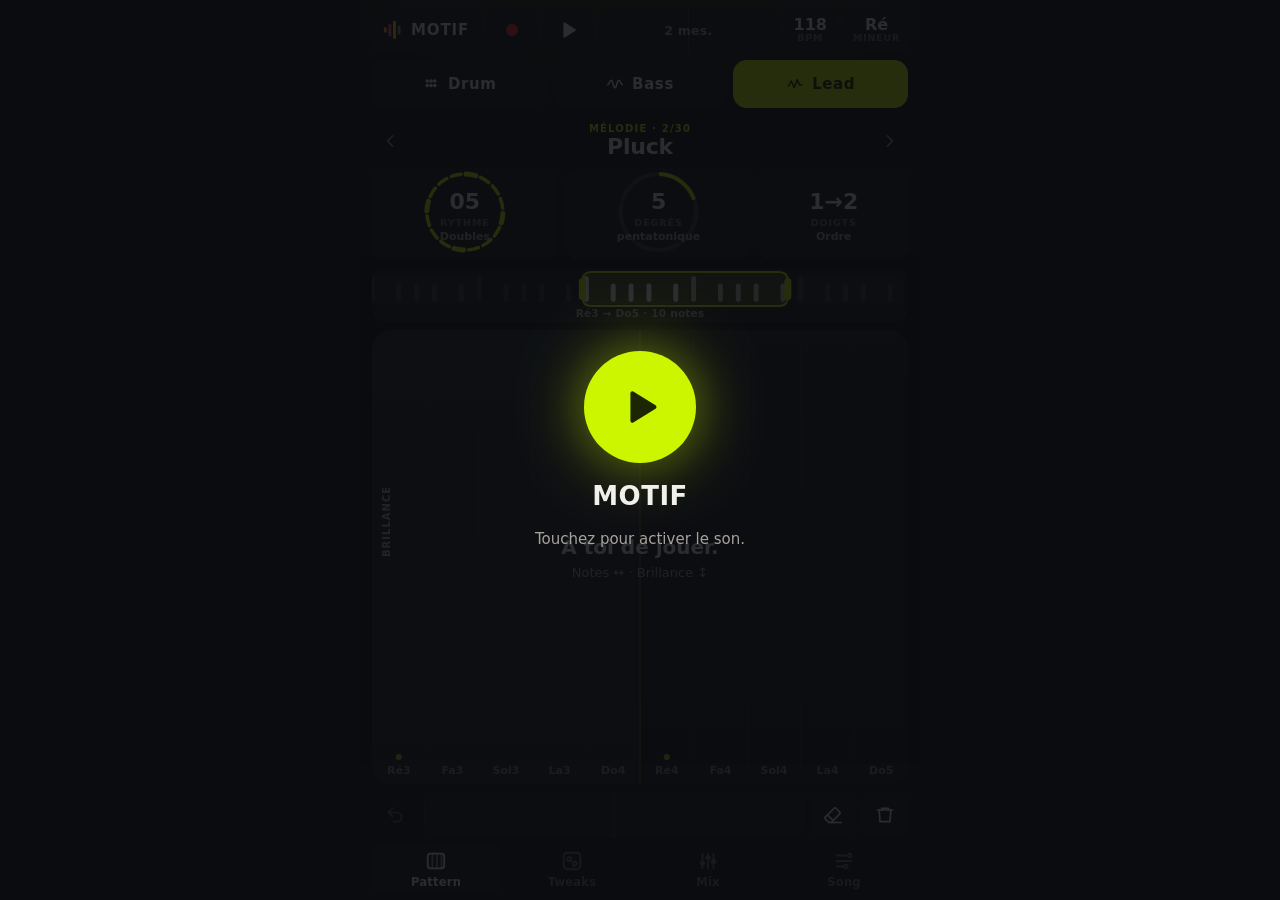
==== index.html @ beec0f17 "MOTIF build 91b56e74a7" ====
<!doctype html>
<html lang="fr" data-theme="dark">
<head>
<meta charset="utf-8">
<meta name="viewport" content="width=device-width, initial-scale=1, viewport-fit=cover, user-scalable=no">
<meta name="apple-mobile-web-app-capable" content="yes">
<meta name="mobile-web-app-capable" content="yes">
<meta name="apple-mobile-web-app-status-bar-style" content="black-translucent">
<meta name="apple-mobile-web-app-title" content="MOTIF">
<meta name="application-name" content="MOTIF">
<meta name="format-detection" content="telephone=no">
<meta name="robots" content="noindex, nofollow, noarchive">
<meta name="color-scheme" content="dark light">
<meta http-equiv="Content-Security-Policy" content="default-src 'self'; script-src 'self' 'sha256-r8jLA8Z1uslyVCcuyY2/SyK4HlWGud2wRCQ2bmPirpw='; style-src 'self' 'unsafe-inline'; img-src 'self' data: blob:; media-src 'self' blob:; connect-src 'self'; worker-src 'self' blob:; object-src 'none'; base-uri 'none'; form-action 'none'">
<meta name="theme-color" content="#0b0c10" id="themeColor">
<meta name="description" content="MOTIF — créer de la musique au doigt : batterie, basse, mélodie, boucles et exports.">
<title>MOTIF</title>
<link rel="manifest" href="manifest.webmanifest">
<link rel="icon" href="icons/icon.svg" type="image/svg+xml">
<link rel="apple-touch-icon" href="icons/icon-180.png">
<link rel="stylesheet" href="styles.css?v=91b56e74a7">
<script>
  // Theme before first paint (no flash). Preference kept per device.
  (function () {
    try {
      var t = localStorage.getItem('motif3.theme') || 'dark';
      document.documentElement.dataset.theme = t;
      document.getElementById('themeColor').setAttribute('content', t === 'light' ? '#f3efe6' : '#0b0c10');
    } catch (e) {}
  })();
</script>
</head>
<body>
<div id="app" class="app" aria-live="off"></div>
<noscript>MOTIF a besoin de JavaScript.</noscript>
<script type="module" src="app.js?v=91b56e74a7"></script>
</body>
</html>
---- styles.css ----
:root{--font: -apple-system, BlinkMacSystemFont, "SF Pro Text", "Inter", system-ui, sans-serif;--r-lg: 20px;--r-md: 14px;--r-sm: 10px;--gap: 8px;--safe-t: env(safe-area-inset-top, 0px);--safe-b: env(safe-area-inset-bottom, 0px);--safe-l: env(safe-area-inset-left, 0px);--safe-r: env(safe-area-inset-right, 0px);--app-h: 100dvh;--accent: var(--lead);--accent-ink: var(--lead-ink)}:root[data-theme=light]{color-scheme:light;--bg: #f3efe6;--bg-2: #ece6d9;--surface: #e6e0d2;--surface-2: #ddd6c6;--surface-3: #d2cab8;--ink: #1d1c1a;--ink-2: #5d5950;--ink-3: #8a8578;--line: rgba(29, 28, 26, .09);--line-2: rgba(29, 28, 26, .16);--drum: #2c9b94;--bass: #df5a4e;--lead: #ec9228;--drum-ink: #08302d;--bass-ink: #3a0c08;--lead-ink: #3b2104;--rec: #e0443a;--ok: #2f8f5b;--glow-a: rgba(255, 255, 255, .55);--glow-b: rgba(255, 255, 255, 0);--pad-hi: rgba(255, 255, 255, .22);--pad-lo: rgba(0, 0, 0, .06);--shadow: 0 8px 30px rgba(60, 45, 20, .16)}:root[data-theme=dark]{color-scheme:dark;--bg: #0b0c10;--bg-2: #0f1015;--surface: #16171d;--surface-2: #1d1f27;--surface-3: #272a34;--ink: #f2f0ea;--ink-2: #a6a39b;--ink-3: #6f6c66;--line: rgba(255, 255, 255, .07);--line-2: rgba(255, 255, 255, .13);--drum: #ffae63;--bass: #ff6886;--lead: #d4f25a;--drum-ink: #2a1503;--bass-ink: #2b0710;--lead-ink: #1d2603;--rec: #ff4d4d;--ok: #63d69a;--glow-a: rgba(255, 255, 255, .5);--glow-b: rgba(255, 255, 255, 0);--pad-hi: rgba(255, 255, 255, .06);--pad-lo: rgba(0, 0, 0, .25);--shadow: 0 10px 40px rgba(0, 0, 0, .55)}@supports (color: color(display-p3 1 1 1)){:root[data-theme=dark]{--drum: color(display-p3 1 .68 .36);--bass: color(display-p3 1 .38 .54);--lead: color(display-p3 .83 .96 .3);--rec: color(display-p3 1 .27 .25)}:root[data-theme=light]{--drum: color(display-p3 .16 .6 .57);--bass: color(display-p3 .87 .33 .28);--lead: color(display-p3 .93 .56 .12)}}*{box-sizing:border-box;-webkit-tap-highlight-color:transparent}html,body{margin:0;height:100%;overflow:hidden;background:var(--bg);color:var(--ink);font-family:var(--font);overscroll-behavior:none}body{position:fixed;inset:0;-webkit-text-size-adjust:100%}body,button,.noselect{-webkit-user-select:none;user-select:none;-webkit-touch-callout:none}input,textarea,[contenteditable]{-webkit-user-select:text;user-select:text;-webkit-touch-callout:default}button{font:inherit;color:inherit;background:none;border:0;padding:0;margin:0;cursor:pointer;touch-action:manipulation}button:focus-visible,[tabindex]:focus-visible{outline:2px solid var(--accent, var(--lead));outline-offset:2px}svg{display:block}.app{position:fixed;inset:0;height:var(--app-h);display:flex;flex-direction:column;padding:var(--safe-t) var(--safe-r) 0 var(--safe-l);background:var(--bg);--accent: var(--lead);--accent-ink: var(--lead-ink);touch-action:none}.app[data-part=drum]{--accent: var(--drum);--accent-ink: var(--drum-ink)}.app[data-part=bass]{--accent: var(--bass);--accent-ink: var(--bass-ink)}.app[data-part=lead]{--accent: var(--lead);--accent-ink: var(--lead-ink)}:root[data-theme=dark] .app:before{content:"";position:absolute;inset:0 0 auto;height:260px;pointer-events:none;background:radial-gradient(120% 100% at 50% -30%,color-mix(in srgb,var(--accent) 22%,transparent),transparent 70%);opacity:.8;transition:background .4s}.app>*{position:relative}.top{display:flex;align-items:center;gap:6px;padding:6px 10px 4px;height:58px;flex:none}.logo{display:flex;align-items:center;justify-content:center;gap:7px;height:46px;padding:0 12px;border-radius:14px;min-width:46px;flex:none;background:var(--surface)}.logo svg{width:22px;height:22px}.logo b{font-size:15px;letter-spacing:.06em;font-weight:800;display:none}@media(min-width:430px){.logo b{display:inline}}.tbtn{width:50px;height:46px;border-radius:14px;display:grid;place-items:center;background:var(--surface);flex:none;transition:transform .08s,background .2s}.tbtn:active{transform:scale(.94)}.tbtn svg{width:22px;height:22px}.tbtn.play[aria-pressed=true]{background:var(--ink);color:var(--bg)}.tbtn.rec svg circle{fill:var(--rec);transition:r .2s}.tbtn.rec[aria-pressed=true]{background:var(--rec)}.tbtn.rec[aria-pressed=true] svg circle{fill:#fff}.tbtn.rec[aria-pressed=true].waiting{animation:recpulse 1.1s ease-in-out infinite}@keyframes recpulse{50%{box-shadow:0 0 0 6px color-mix(in srgb,var(--rec) 30%,transparent)}}.progress{flex:1;min-width:40px;height:46px;border-radius:14px;background:var(--surface);position:relative;overflow:hidden;display:flex;align-items:center;justify-content:center}.progress .fill{position:absolute;inset:0 auto 0 0;width:0;background:color-mix(in srgb,var(--ink) 9%,transparent)}.progress.rec .fill{background:color-mix(in srgb,var(--rec) 26%,transparent)}.progress .bars{position:absolute;inset:0;display:flex}.progress .bars i{flex:1;border-right:1px solid var(--line-2)}.progress .bars i:last-child{border-right:0}.progress .pos{position:relative;font-size:12.5px;font-weight:700;font-variant-numeric:tabular-nums;color:var(--ink-2);letter-spacing:.02em;white-space:nowrap}.chip{height:46px;min-width:52px;padding:0 10px;border-radius:14px;background:var(--surface);display:flex;flex-direction:column;align-items:center;justify-content:center;flex:none;line-height:1.05;touch-action:none}.chip b{font-size:16px;font-weight:750;font-variant-numeric:tabular-nums}.chip small{font-size:9.5px;letter-spacing:.08em;text-transform:uppercase;color:var(--ink-3);font-weight:700}.parts{display:flex;gap:6px;padding:2px 12px 6px;flex:none}.ptab{flex:1;height:48px;border-radius:14px;background:var(--surface);display:flex;align-items:center;justify-content:center;gap:8px;font-weight:750;font-size:15px;letter-spacing:.04em;position:relative;overflow:hidden;transition:background .25s,color .25s}.ptab .lvl{position:absolute;left:0;bottom:0;height:3px;width:100%;transform-origin:left;transform:scaleX(0);background:var(--pc);opacity:.9}.ptab svg{width:18px;height:18px}.ptab[data-p=drum]{--pc: var(--drum);--pci: var(--drum-ink)}.ptab[data-p=bass]{--pc: var(--bass);--pci: var(--bass-ink)}.ptab[data-p=lead]{--pc: var(--lead);--pci: var(--lead-ink)}.ptab[aria-selected=true]{background:var(--pc);color:var(--pci)}.ptab[aria-selected=true] .lvl{background:var(--pci);opacity:.35}.ptab .mute{position:absolute;top:6px;right:8px;width:7px;height:7px;border-radius:50%;background:var(--ink-3);display:none}.ptab.muted .mute{display:block}.ptab.muted{opacity:.55}.inst{display:flex;align-items:center;gap:4px;padding:0 8px;height:54px;flex:none}.inst .arrow{width:44px;height:44px;border-radius:12px;display:grid;place-items:center;color:var(--ink-2);flex:none}.inst .arrow svg{width:20px;height:20px}.inst .name{flex:1;min-width:0;text-align:center;height:50px;border-radius:12px;display:flex;flex-direction:column;align-items:center;justify-content:center;touch-action:pan-y}.inst .name small{font-size:10px;letter-spacing:.12em;text-transform:uppercase;color:var(--accent);font-weight:800;white-space:nowrap}:root[data-theme=light] .inst .name small{color:color-mix(in srgb,var(--accent) 70%,var(--ink))}.inst .name b{font-size:22px;font-weight:780;letter-spacing:-.01em;white-space:nowrap;overflow:hidden;text-overflow:ellipsis;max-width:100%}.inst .name.flash b{animation:nameflash .35s ease-out}@keyframes nameflash{0%{opacity:.3;transform:translateY(4px)}}.view{flex:1;min-height:0;display:flex;flex-direction:column;padding:0 12px;gap:8px}.controls{display:flex;gap:8px;flex:none;height:92px}.dial{flex:1;min-width:0;border-radius:var(--r-md);background:var(--surface);position:relative;touch-action:none;display:flex;flex-direction:column;align-items:center;justify-content:center;overflow:hidden}.dial canvas{position:absolute;inset:0;width:100%;height:100%}.dial .v{position:relative;font-size:22px;font-weight:800;font-variant-numeric:tabular-nums;line-height:1;margin-top:6px}.dial .l{position:relative;font-size:9.5px;letter-spacing:.1em;text-transform:uppercase;color:var(--ink-3);font-weight:800;margin-top:4px}.dial .s{position:relative;font-size:11px;color:var(--ink-2);font-weight:600;margin-top:2px;max-width:92%;white-space:nowrap;overflow:hidden;text-overflow:ellipsis}.dial.active{background:var(--surface-2)}.dial.ties .l{color:var(--accent)}.dial.small{flex:.8}.range{flex:none;height:54px;border-radius:var(--r-md);background:var(--surface);position:relative;touch-action:none;overflow:hidden}.range canvas{position:absolute;inset:0;width:100%;height:100%}.range .lbl{position:absolute;left:0;right:0;bottom:3px;text-align:center;font-size:10.5px;font-weight:700;color:var(--ink-2);pointer-events:none;letter-spacing:.02em}.pad{flex:1;min-height:120px;border-radius:var(--r-lg);position:relative;touch-action:none;overflow:hidden;background:var(--surface)}.pad canvas{position:absolute;inset:0;width:100%;height:100%}.pad .hint{position:absolute;inset:0;display:flex;flex-direction:column;align-items:center;justify-content:center;pointer-events:none;text-align:center;padding:20px;transition:opacity .4s}.pad .hint b{font-size:20px;font-weight:780}.pad .hint span{font-size:13px;color:var(--ink-2);margin-top:6px}:root[data-theme=light] .pad .hint b,:root[data-theme=light] .pad .hint span{color:var(--accent-ink)}.pad .ax{position:absolute;font-size:10px;font-weight:800;letter-spacing:.1em;text-transform:uppercase;pointer-events:none;opacity:.7}.pad .ax.x{left:0;right:0;bottom:8px;text-align:center}.pad .ax.y{left:8px;top:50%;transform:translateY(-50%) rotate(-90deg);transform-origin:left center;margin-left:6px;white-space:nowrap}.timeline{flex:none;height:46px;display:flex;gap:6px;align-items:stretch}.tl{flex:1;min-width:0;border-radius:12px;background:var(--surface);position:relative;touch-action:none;overflow:hidden}.tl canvas{position:absolute;inset:0;width:100%;height:100%}.tbtn.small{width:46px;height:46px;border-radius:12px}.tbtn.small svg{width:20px;height:20px}.tbtn.on{background:var(--accent);color:var(--accent-ink)}.tbtn:disabled{opacity:.35}.selbar{position:absolute;inset:4px 4px auto auto;display:none}.groups{display:flex;gap:8px;flex:none;height:64px}.grp{flex:1;min-width:0;border-radius:var(--r-md);background:var(--surface);display:flex;flex-direction:column;align-items:center;justify-content:center;gap:2px;position:relative;padding:0 4px}.grp b{font-size:14px;font-weight:780;white-space:nowrap;overflow:hidden;text-overflow:ellipsis;max-width:100%}.grp small{font-size:10px;color:var(--ink-3);font-weight:700;white-space:nowrap;overflow:hidden;text-overflow:ellipsis;max-width:100%}.grp .num{position:absolute;top:5px;left:7px;font-size:10px;font-weight:800;color:var(--ink-3)}.grp .rec{position:absolute;top:7px;right:8px;width:7px;height:7px;border-radius:50%;background:var(--accent);display:none}.grp.auto .rec{display:block}.grp[aria-selected=true]{background:var(--accent);color:var(--accent-ink)}.grp[aria-selected=true] small,.grp[aria-selected=true] .num{color:var(--accent-ink);opacity:.7}.grp[aria-selected=true] .rec{background:var(--accent-ink)}.autobar{flex:none;height:46px;display:flex;gap:6px;align-items:center}.autobar .info{flex:1;font-size:12.5px;color:var(--ink-2);font-weight:600;padding:0 4px}.pill{height:40px;padding:0 14px;border-radius:12px;background:var(--surface);font-size:13px;font-weight:700;display:inline-flex;align-items:center;gap:6px;white-space:nowrap}.pill:active{transform:scale(.97)}.pill.on{background:var(--accent);color:var(--accent-ink)}.pill.danger{color:var(--rec)}.pill:disabled{opacity:.35}.mix{flex:1;min-height:0;display:flex;flex-direction:column;gap:8px}.faders{flex:1;min-height:0;display:flex;gap:6px}.fader{flex:1;min-width:0;border-radius:var(--r-md);background:var(--surface);position:relative;overflow:hidden;touch-action:none}.fader .fill{position:absolute;left:0;right:0;bottom:0;background:color-mix(in srgb,var(--fc) 70%,transparent)}:root[data-theme=dark] .fader .fill{background:linear-gradient(to top,color-mix(in srgb,var(--fc) 75%,transparent),color-mix(in srgb,var(--fc) 35%,transparent))}.fader .meter{position:absolute;left:0;right:0;bottom:0;height:0;background:color-mix(in srgb,var(--ink) 22%,transparent);mix-blend-mode:overlay}.fader .t{position:absolute;left:0;right:0;top:10px;text-align:center;font-size:12px;font-weight:800}.fader .db{position:absolute;left:0;right:0;top:28px;text-align:center;font-size:11px;font-weight:600;color:var(--ink-2);font-variant-numeric:tabular-nums}.fader .m{position:absolute;left:6px;right:6px;bottom:8px;height:34px;border-radius:10px;background:color-mix(in srgb,var(--bg) 70%,transparent);font-size:12px;font-weight:800;display:grid;place-items:center}.fader .m[aria-pressed=true]{background:var(--ink);color:var(--bg)}.fader.muted .fill{opacity:.25}.mixknobs{flex:none;display:flex;gap:8px;height:92px}.scroll{flex:1;min-height:0;overflow-y:auto;-webkit-overflow-scrolling:touch;touch-action:pan-y;overscroll-behavior:contain;padding-bottom:12px}.sect{margin:4px 0 14px}.sect h3{margin:6px 4px 8px;font-size:11px;letter-spacing:.12em;text-transform:uppercase;color:var(--ink-3);font-weight:800}.row{display:flex;gap:8px;align-items:stretch;flex-wrap:wrap}.seg{display:flex;background:var(--surface);border-radius:12px;padding:3px;gap:3px}.seg button{flex:1;height:40px;min-width:44px;border-radius:9px;font-weight:750;font-size:14px;padding:0 10px}.seg button[aria-pressed=true]{background:var(--accent);color:var(--accent-ink)}.cards{display:flex;gap:8px;flex-wrap:wrap}.pat{width:62px;height:62px;border-radius:14px;background:var(--surface);display:flex;flex-direction:column;align-items:center;justify-content:center;font-weight:800;font-size:20px;position:relative}.pat small{font-size:9.5px;color:var(--ink-3);font-weight:700}.pat[aria-pressed=true]{background:var(--accent);color:var(--accent-ink)}.pat[aria-pressed=true] small{color:var(--accent-ink);opacity:.7}.pat.add{color:var(--ink-3);font-size:26px}.secs{display:flex;flex-direction:column;gap:6px}.sec{display:flex;align-items:center;gap:6px;background:var(--surface);border-radius:12px;padding:6px}.sec.playing{box-shadow:inset 0 0 0 2px var(--accent)}.sec .p{width:40px;height:40px;border-radius:10px;background:var(--surface-3);font-weight:800;font-size:17px;display:grid;place-items:center}.sec .reps{font-size:13px;font-weight:700;color:var(--ink-2);min-width:34px;text-align:center}.sec .mutes{display:flex;gap:3px;flex:1;flex-wrap:wrap}.sec .mutes button{height:30px;padding:0 7px;border-radius:8px;font-size:11px;font-weight:800;background:var(--surface-3)}.sec .mutes button[aria-pressed=true]{opacity:.35;text-decoration:line-through}.sec .x{width:34px;height:34px;border-radius:9px;color:var(--ink-3);display:grid;place-items:center}.big{width:100%;height:52px;border-radius:14px;background:var(--surface);font-weight:780;font-size:15px;display:flex;align-items:center;justify-content:center;gap:8px}.big.accent{background:var(--accent);color:var(--accent-ink)}.big svg{width:20px;height:20px}.grid2{display:grid;grid-template-columns:1fr 1fr;gap:8px}.note{font-size:12.5px;color:var(--ink-2);line-height:1.45;margin:6px 4px}.nav{flex:none;display:flex;padding:6px 10px calc(var(--safe-b) + 6px);gap:4px}.nav button{flex:1;height:50px;border-radius:14px;display:flex;flex-direction:column;align-items:center;justify-content:center;gap:3px;font-size:11.5px;font-weight:750;color:var(--ink-3);letter-spacing:.02em}.nav button svg{width:22px;height:22px}.nav button[aria-selected=true]{color:var(--ink);background:var(--surface)}.sheet-back{position:fixed;inset:0;background:#00000061;z-index:50;opacity:0;transition:opacity .22s;touch-action:none}.sheet-back.open{opacity:1}.sheet{position:fixed;left:0;right:0;bottom:0;z-index:51;max-height:calc(var(--app-h) - var(--safe-t) - 24px);display:flex;flex-direction:column;background:var(--bg-2);border-radius:22px 22px 0 0;box-shadow:var(--shadow);transform:translateY(102%);transition:transform .28s cubic-bezier(.2,.8,.2,1);padding-bottom:var(--safe-b)}.sheet.open{transform:none}.sheet .grab{width:40px;height:5px;border-radius:3px;background:var(--line-2);margin:8px auto 2px;flex:none}.sheet header{display:flex;align-items:center;gap:8px;padding:6px 14px 10px;flex:none}.sheet header h2{margin:0;font-size:19px;font-weight:800;flex:1}.sheet .body{flex:1;min-height:0;overflow-y:auto;-webkit-overflow-scrolling:touch;padding:0 14px 16px;touch-action:pan-y;overscroll-behavior:contain}.close{width:40px;height:40px;border-radius:12px;background:var(--surface);display:grid;place-items:center}.list{display:flex;flex-direction:column;gap:6px}.item{display:flex;align-items:center;gap:10px;min-height:56px;padding:8px 10px;border-radius:14px;background:var(--surface);text-align:left;width:100%}.item .tx{flex:1;min-width:0}.item .tx b{display:block;font-size:15.5px;font-weight:740;white-space:nowrap;overflow:hidden;text-overflow:ellipsis}.item .tx small{display:block;font-size:12px;color:var(--ink-2);margin-top:2px;white-space:nowrap;overflow:hidden;text-overflow:ellipsis}.item[aria-current=true]{box-shadow:inset 0 0 0 2px var(--accent)}.item .ic{width:40px;height:40px;border-radius:11px;background:var(--surface-3);display:grid;place-items:center;flex:none}.item .ic svg{width:20px;height:20px}.item .tag{font-size:10px;font-weight:800;letter-spacing:.06em;text-transform:uppercase;padding:4px 7px;border-radius:7px;background:var(--surface-3);color:var(--ink-2);flex:none}.filters{display:flex;gap:6px;overflow-x:auto;padding:2px 0 10px;touch-action:pan-x;scrollbar-width:none}.filters::-webkit-scrollbar{display:none}.filters button{height:34px;padding:0 12px;border-radius:10px;background:var(--surface);font-size:13px;font-weight:700;white-space:nowrap;flex:none}.filters button[aria-pressed=true]{background:var(--ink);color:var(--bg)}.field{width:100%;height:46px;border-radius:12px;border:0;background:var(--surface);color:var(--ink);font:inherit;font-size:16px;padding:0 12px}.prog{height:6px;border-radius:3px;background:var(--surface-3);overflow:hidden}.prog i{display:block;height:100%;width:0;background:var(--accent);transition:width .2s}.wave{width:100%;height:56px;border-radius:12px;background:var(--surface);display:block}.toast{position:fixed;left:50%;bottom:calc(var(--safe-b) + 76px);transform:translate(-50%,20px);background:var(--ink);color:var(--bg);padding:11px 16px;border-radius:14px;font-size:14px;font-weight:650;z-index:80;opacity:0;transition:opacity .2s,transform .2s;pointer-events:none;max-width:calc(100% - 32px);text-align:center}.toast.show{opacity:1;transform:translate(-50%)}.toast button{pointer-events:auto;margin-left:10px;font-weight:800;text-decoration:underline}.wake{position:fixed;inset:0;z-index:90;display:flex;flex-direction:column;align-items:center;justify-content:center;gap:18px;background:color-mix(in srgb,var(--bg) 86%,transparent);text-align:center;padding:30px}.wake .orb{width:112px;height:112px;border-radius:50%;display:grid;place-items:center;background:var(--accent);color:var(--accent-ink);box-shadow:0 0 color-mix(in srgb,var(--accent) 50%,transparent);animation:orb 2.2s ease-in-out infinite}:root[data-theme=dark] .wake .orb{box-shadow:0 0 60px color-mix(in srgb,var(--accent) 55%,transparent)}.wake .orb svg{width:46px;height:46px}.wake h1{margin:0;font-size:26px;font-weight:800;letter-spacing:.02em}.wake p{margin:0;color:var(--ink-2);font-size:15px;max-width:280px;line-height:1.4}@keyframes orb{50%{transform:scale(1.05)}}.hidden{display:none!important}.sr{position:absolute;width:1px;height:1px;overflow:hidden;clip:rect(0 0 0 0);white-space:nowrap}@media(display-mode:standalone){:root{--app-h: 100vh}html,body{height:100vh}body,.app{bottom:auto;height:100vh}}@media(min-width:700px){.app{max-width:560px;margin:0 auto;left:0;right:0}body{background:var(--bg-2)}}@media(max-height:760px){.top{height:52px;padding-top:4px}.tbtn,.chip,.progress,.logo{height:42px}.parts{padding-bottom:4px}.ptab{height:42px}.inst{height:46px}.inst .name{height:44px}.inst .name b{font-size:20px}.controls{height:76px}.dial .v{font-size:20px;margin-top:4px}.dial .l{margin-top:2px}.range{height:46px}.timeline,.autobar{height:42px}.tbtn.small{height:42px;width:44px}.view{gap:6px}.groups{height:56px}.nav button{height:46px}}@media(max-height:640px){.controls{height:68px}.dial .s{display:none}.inst{height:40px}.inst .name small{display:none}.range{height:40px}}@media(prefers-reduced-motion:reduce){*{animation:none!important;transition:none!important}}
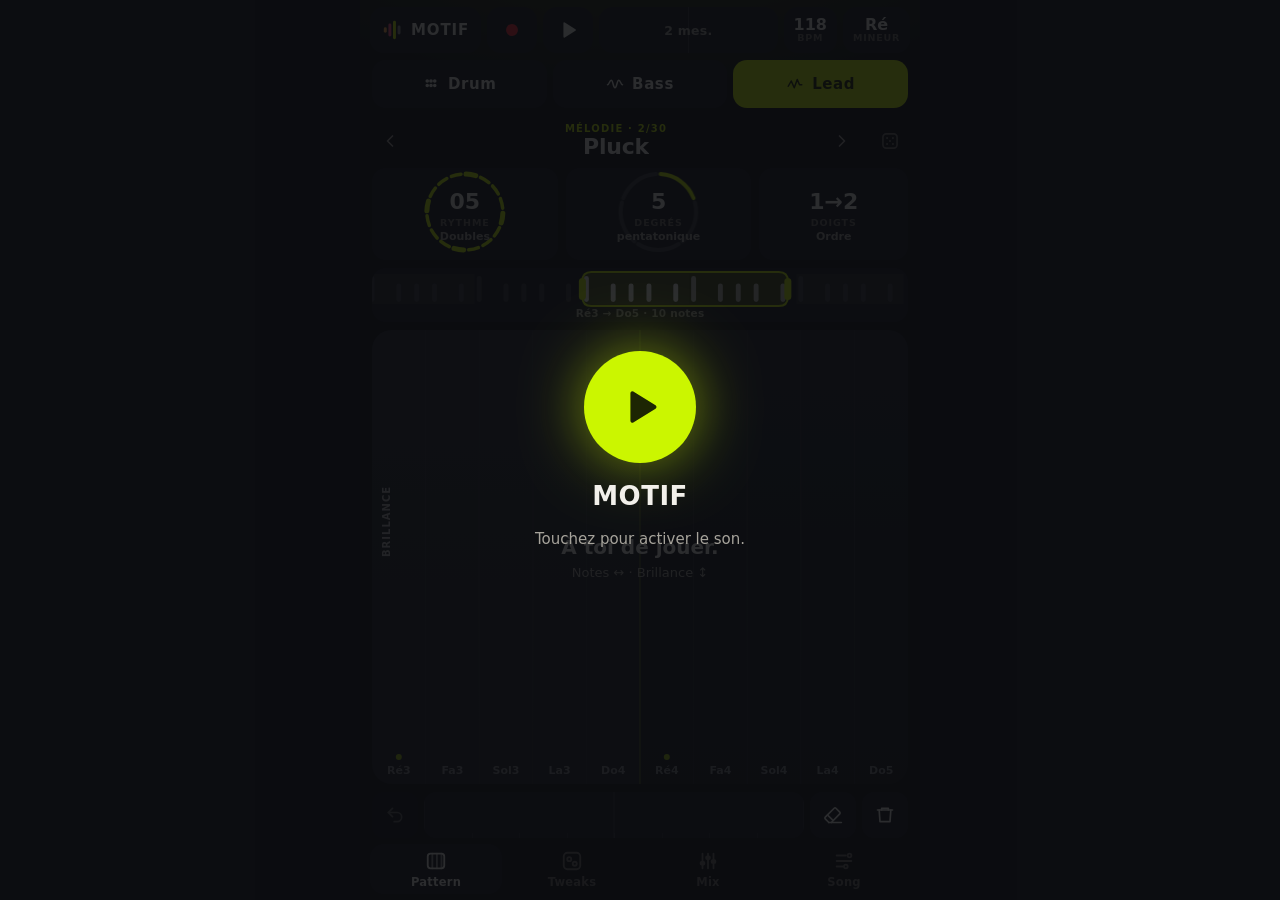
==== commit 1b28d671: "MOTIF build d6928cbf2f" ====
--- a/index.html
+++ b/index.html
@@ -18,7 +18,7 @@
 <link rel="manifest" href="manifest.webmanifest">
 <link rel="icon" href="icons/icon.svg" type="image/svg+xml">
 <link rel="apple-touch-icon" href="icons/icon-180.png">
-<link rel="stylesheet" href="styles.css?v=91b56e74a7">
+<link rel="stylesheet" href="styles.css?v=d6928cbf2f">
 <script>
   // Theme before first paint (no flash). Preference kept per device.
   (function () {
@@ -33,6 +33,6 @@
 <body>
 <div id="app" class="app" aria-live="off"></div>
 <noscript>MOTIF a besoin de JavaScript.</noscript>
-<script type="module" src="app.js?v=91b56e74a7"></script>
+<script type="module" src="app.js?v=d6928cbf2f"></script>
 </body>
 </html>
--- a/styles.css
+++ b/styles.css
@@ -1 +1 @@
-:root{--font: -apple-system, BlinkMacSystemFont, "SF Pro Text", "Inter", system-ui, sans-serif;--r-lg: 20px;--r-md: 14px;--r-sm: 10px;--gap: 8px;--safe-t: env(safe-area-inset-top, 0px);--safe-b: env(safe-area-inset-bottom, 0px);--safe-l: env(safe-area-inset-left, 0px);--safe-r: env(safe-area-inset-right, 0px);--app-h: 100dvh;--accent: var(--lead);--accent-ink: var(--lead-ink)}:root[data-theme=light]{color-scheme:light;--bg: #f3efe6;--bg-2: #ece6d9;--surface: #e6e0d2;--surface-2: #ddd6c6;--surface-3: #d2cab8;--ink: #1d1c1a;--ink-2: #5d5950;--ink-3: #8a8578;--line: rgba(29, 28, 26, .09);--line-2: rgba(29, 28, 26, .16);--drum: #2c9b94;--bass: #df5a4e;--lead: #ec9228;--drum-ink: #08302d;--bass-ink: #3a0c08;--lead-ink: #3b2104;--rec: #e0443a;--ok: #2f8f5b;--glow-a: rgba(255, 255, 255, .55);--glow-b: rgba(255, 255, 255, 0);--pad-hi: rgba(255, 255, 255, .22);--pad-lo: rgba(0, 0, 0, .06);--shadow: 0 8px 30px rgba(60, 45, 20, .16)}:root[data-theme=dark]{color-scheme:dark;--bg: #0b0c10;--bg-2: #0f1015;--surface: #16171d;--surface-2: #1d1f27;--surface-3: #272a34;--ink: #f2f0ea;--ink-2: #a6a39b;--ink-3: #6f6c66;--line: rgba(255, 255, 255, .07);--line-2: rgba(255, 255, 255, .13);--drum: #ffae63;--bass: #ff6886;--lead: #d4f25a;--drum-ink: #2a1503;--bass-ink: #2b0710;--lead-ink: #1d2603;--rec: #ff4d4d;--ok: #63d69a;--glow-a: rgba(255, 255, 255, .5);--glow-b: rgba(255, 255, 255, 0);--pad-hi: rgba(255, 255, 255, .06);--pad-lo: rgba(0, 0, 0, .25);--shadow: 0 10px 40px rgba(0, 0, 0, .55)}@supports (color: color(display-p3 1 1 1)){:root[data-theme=dark]{--drum: color(display-p3 1 .68 .36);--bass: color(display-p3 1 .38 .54);--lead: color(display-p3 .83 .96 .3);--rec: color(display-p3 1 .27 .25)}:root[data-theme=light]{--drum: color(display-p3 .16 .6 .57);--bass: color(display-p3 .87 .33 .28);--lead: color(display-p3 .93 .56 .12)}}*{box-sizing:border-box;-webkit-tap-highlight-color:transparent}html,body{margin:0;height:100%;overflow:hidden;background:var(--bg);color:var(--ink);font-family:var(--font);overscroll-behavior:none}body{position:fixed;inset:0;-webkit-text-size-adjust:100%}body,button,.noselect{-webkit-user-select:none;user-select:none;-webkit-touch-callout:none}input,textarea,[contenteditable]{-webkit-user-select:text;user-select:text;-webkit-touch-callout:default}button{font:inherit;color:inherit;background:none;border:0;padding:0;margin:0;cursor:pointer;touch-action:manipulation}button:focus-visible,[tabindex]:focus-visible{outline:2px solid var(--accent, var(--lead));outline-offset:2px}svg{display:block}.app{position:fixed;inset:0;height:var(--app-h);display:flex;flex-direction:column;padding:var(--safe-t) var(--safe-r) 0 var(--safe-l);background:var(--bg);--accent: var(--lead);--accent-ink: var(--lead-ink);touch-action:none}.app[data-part=drum]{--accent: var(--drum);--accent-ink: var(--drum-ink)}.app[data-part=bass]{--accent: var(--bass);--accent-ink: var(--bass-ink)}.app[data-part=lead]{--accent: var(--lead);--accent-ink: var(--lead-ink)}:root[data-theme=dark] .app:before{content:"";position:absolute;inset:0 0 auto;height:260px;pointer-events:none;background:radial-gradient(120% 100% at 50% -30%,color-mix(in srgb,var(--accent) 22%,transparent),transparent 70%);opacity:.8;transition:background .4s}.app>*{position:relative}.top{display:flex;align-items:center;gap:6px;padding:6px 10px 4px;height:58px;flex:none}.logo{display:flex;align-items:center;justify-content:center;gap:7px;height:46px;padding:0 12px;border-radius:14px;min-width:46px;flex:none;background:var(--surface)}.logo svg{width:22px;height:22px}.logo b{font-size:15px;letter-spacing:.06em;font-weight:800;display:none}@media(min-width:430px){.logo b{display:inline}}.tbtn{width:50px;height:46px;border-radius:14px;display:grid;place-items:center;background:var(--surface);flex:none;transition:transform .08s,background .2s}.tbtn:active{transform:scale(.94)}.tbtn svg{width:22px;height:22px}.tbtn.play[aria-pressed=true]{background:var(--ink);color:var(--bg)}.tbtn.rec svg circle{fill:var(--rec);transition:r .2s}.tbtn.rec[aria-pressed=true]{background:var(--rec)}.tbtn.rec[aria-pressed=true] svg circle{fill:#fff}.tbtn.rec[aria-pressed=true].waiting{animation:recpulse 1.1s ease-in-out infinite}@keyframes recpulse{50%{box-shadow:0 0 0 6px color-mix(in srgb,var(--rec) 30%,transparent)}}.progress{flex:1;min-width:40px;height:46px;border-radius:14px;background:var(--surface);position:relative;overflow:hidden;display:flex;align-items:center;justify-content:center}.progress .fill{position:absolute;inset:0 auto 0 0;width:0;background:color-mix(in srgb,var(--ink) 9%,transparent)}.progress.rec .fill{background:color-mix(in srgb,var(--rec) 26%,transparent)}.progress .bars{position:absolute;inset:0;display:flex}.progress .bars i{flex:1;border-right:1px solid var(--line-2)}.progress .bars i:last-child{border-right:0}.progress .pos{position:relative;font-size:12.5px;font-weight:700;font-variant-numeric:tabular-nums;color:var(--ink-2);letter-spacing:.02em;white-space:nowrap}.chip{height:46px;min-width:52px;padding:0 10px;border-radius:14px;background:var(--surface);display:flex;flex-direction:column;align-items:center;justify-content:center;flex:none;line-height:1.05;touch-action:none}.chip b{font-size:16px;font-weight:750;font-variant-numeric:tabular-nums}.chip small{font-size:9.5px;letter-spacing:.08em;text-transform:uppercase;color:var(--ink-3);font-weight:700}.parts{display:flex;gap:6px;padding:2px 12px 6px;flex:none}.ptab{flex:1;height:48px;border-radius:14px;background:var(--surface);display:flex;align-items:center;justify-content:center;gap:8px;font-weight:750;font-size:15px;letter-spacing:.04em;position:relative;overflow:hidden;transition:background .25s,color .25s}.ptab .lvl{position:absolute;left:0;bottom:0;height:3px;width:100%;transform-origin:left;transform:scaleX(0);background:var(--pc);opacity:.9}.ptab svg{width:18px;height:18px}.ptab[data-p=drum]{--pc: var(--drum);--pci: var(--drum-ink)}.ptab[data-p=bass]{--pc: var(--bass);--pci: var(--bass-ink)}.ptab[data-p=lead]{--pc: var(--lead);--pci: var(--lead-ink)}.ptab[aria-selected=true]{background:var(--pc);color:var(--pci)}.ptab[aria-selected=true] .lvl{background:var(--pci);opacity:.35}.ptab .mute{position:absolute;top:6px;right:8px;width:7px;height:7px;border-radius:50%;background:var(--ink-3);display:none}.ptab.muted .mute{display:block}.ptab.muted{opacity:.55}.inst{display:flex;align-items:center;gap:4px;padding:0 8px;height:54px;flex:none}.inst .arrow{width:44px;height:44px;border-radius:12px;display:grid;place-items:center;color:var(--ink-2);flex:none}.inst .arrow svg{width:20px;height:20px}.inst .name{flex:1;min-width:0;text-align:center;height:50px;border-radius:12px;display:flex;flex-direction:column;align-items:center;justify-content:center;touch-action:pan-y}.inst .name small{font-size:10px;letter-spacing:.12em;text-transform:uppercase;color:var(--accent);font-weight:800;white-space:nowrap}:root[data-theme=light] .inst .name small{color:color-mix(in srgb,var(--accent) 70%,var(--ink))}.inst .name b{font-size:22px;font-weight:780;letter-spacing:-.01em;white-space:nowrap;overflow:hidden;text-overflow:ellipsis;max-width:100%}.inst .name.flash b{animation:nameflash .35s ease-out}@keyframes nameflash{0%{opacity:.3;transform:translateY(4px)}}.view{flex:1;min-height:0;display:flex;flex-direction:column;padding:0 12px;gap:8px}.controls{display:flex;gap:8px;flex:none;height:92px}.dial{flex:1;min-width:0;border-radius:var(--r-md);background:var(--surface);position:relative;touch-action:none;display:flex;flex-direction:column;align-items:center;justify-content:center;overflow:hidden}.dial canvas{position:absolute;inset:0;width:100%;height:100%}.dial .v{position:relative;font-size:22px;font-weight:800;font-variant-numeric:tabular-nums;line-height:1;margin-top:6px}.dial .l{position:relative;font-size:9.5px;letter-spacing:.1em;text-transform:uppercase;color:var(--ink-3);font-weight:800;margin-top:4px}.dial .s{position:relative;font-size:11px;color:var(--ink-2);font-weight:600;margin-top:2px;max-width:92%;white-space:nowrap;overflow:hidden;text-overflow:ellipsis}.dial.active{background:var(--surface-2)}.dial.ties .l{color:var(--accent)}.dial.small{flex:.8}.range{flex:none;height:54px;border-radius:var(--r-md);background:var(--surface);position:relative;touch-action:none;overflow:hidden}.range canvas{position:absolute;inset:0;width:100%;height:100%}.range .lbl{position:absolute;left:0;right:0;bottom:3px;text-align:center;font-size:10.5px;font-weight:700;color:var(--ink-2);pointer-events:none;letter-spacing:.02em}.pad{flex:1;min-height:120px;border-radius:var(--r-lg);position:relative;touch-action:none;overflow:hidden;background:var(--surface)}.pad canvas{position:absolute;inset:0;width:100%;height:100%}.pad .hint{position:absolute;inset:0;display:flex;flex-direction:column;align-items:center;justify-content:center;pointer-events:none;text-align:center;padding:20px;transition:opacity .4s}.pad .hint b{font-size:20px;font-weight:780}.pad .hint span{font-size:13px;color:var(--ink-2);margin-top:6px}:root[data-theme=light] .pad .hint b,:root[data-theme=light] .pad .hint span{color:var(--accent-ink)}.pad .ax{position:absolute;font-size:10px;font-weight:800;letter-spacing:.1em;text-transform:uppercase;pointer-events:none;opacity:.7}.pad .ax.x{left:0;right:0;bottom:8px;text-align:center}.pad .ax.y{left:8px;top:50%;transform:translateY(-50%) rotate(-90deg);transform-origin:left center;margin-left:6px;white-space:nowrap}.timeline{flex:none;height:46px;display:flex;gap:6px;align-items:stretch}.tl{flex:1;min-width:0;border-radius:12px;background:var(--surface);position:relative;touch-action:none;overflow:hidden}.tl canvas{position:absolute;inset:0;width:100%;height:100%}.tbtn.small{width:46px;height:46px;border-radius:12px}.tbtn.small svg{width:20px;height:20px}.tbtn.on{background:var(--accent);color:var(--accent-ink)}.tbtn:disabled{opacity:.35}.selbar{position:absolute;inset:4px 4px auto auto;display:none}.groups{display:flex;gap:8px;flex:none;height:64px}.grp{flex:1;min-width:0;border-radius:var(--r-md);background:var(--surface);display:flex;flex-direction:column;align-items:center;justify-content:center;gap:2px;position:relative;padding:0 4px}.grp b{font-size:14px;font-weight:780;white-space:nowrap;overflow:hidden;text-overflow:ellipsis;max-width:100%}.grp small{font-size:10px;color:var(--ink-3);font-weight:700;white-space:nowrap;overflow:hidden;text-overflow:ellipsis;max-width:100%}.grp .num{position:absolute;top:5px;left:7px;font-size:10px;font-weight:800;color:var(--ink-3)}.grp .rec{position:absolute;top:7px;right:8px;width:7px;height:7px;border-radius:50%;background:var(--accent);display:none}.grp.auto .rec{display:block}.grp[aria-selected=true]{background:var(--accent);color:var(--accent-ink)}.grp[aria-selected=true] small,.grp[aria-selected=true] .num{color:var(--accent-ink);opacity:.7}.grp[aria-selected=true] .rec{background:var(--accent-ink)}.autobar{flex:none;height:46px;display:flex;gap:6px;align-items:center}.autobar .info{flex:1;font-size:12.5px;color:var(--ink-2);font-weight:600;padding:0 4px}.pill{height:40px;padding:0 14px;border-radius:12px;background:var(--surface);font-size:13px;font-weight:700;display:inline-flex;align-items:center;gap:6px;white-space:nowrap}.pill:active{transform:scale(.97)}.pill.on{background:var(--accent);color:var(--accent-ink)}.pill.danger{color:var(--rec)}.pill:disabled{opacity:.35}.mix{flex:1;min-height:0;display:flex;flex-direction:column;gap:8px}.faders{flex:1;min-height:0;display:flex;gap:6px}.fader{flex:1;min-width:0;border-radius:var(--r-md);background:var(--surface);position:relative;overflow:hidden;touch-action:none}.fader .fill{position:absolute;left:0;right:0;bottom:0;background:color-mix(in srgb,var(--fc) 70%,transparent)}:root[data-theme=dark] .fader .fill{background:linear-gradient(to top,color-mix(in srgb,var(--fc) 75%,transparent),color-mix(in srgb,var(--fc) 35%,transparent))}.fader .meter{position:absolute;left:0;right:0;bottom:0;height:0;background:color-mix(in srgb,var(--ink) 22%,transparent);mix-blend-mode:overlay}.fader .t{position:absolute;left:0;right:0;top:10px;text-align:center;font-size:12px;font-weight:800}.fader .db{position:absolute;left:0;right:0;top:28px;text-align:center;font-size:11px;font-weight:600;color:var(--ink-2);font-variant-numeric:tabular-nums}.fader .m{position:absolute;left:6px;right:6px;bottom:8px;height:34px;border-radius:10px;background:color-mix(in srgb,var(--bg) 70%,transparent);font-size:12px;font-weight:800;display:grid;place-items:center}.fader .m[aria-pressed=true]{background:var(--ink);color:var(--bg)}.fader.muted .fill{opacity:.25}.mixknobs{flex:none;display:flex;gap:8px;height:92px}.scroll{flex:1;min-height:0;overflow-y:auto;-webkit-overflow-scrolling:touch;touch-action:pan-y;overscroll-behavior:contain;padding-bottom:12px}.sect{margin:4px 0 14px}.sect h3{margin:6px 4px 8px;font-size:11px;letter-spacing:.12em;text-transform:uppercase;color:var(--ink-3);font-weight:800}.row{display:flex;gap:8px;align-items:stretch;flex-wrap:wrap}.seg{display:flex;background:var(--surface);border-radius:12px;padding:3px;gap:3px}.seg button{flex:1;height:40px;min-width:44px;border-radius:9px;font-weight:750;font-size:14px;padding:0 10px}.seg button[aria-pressed=true]{background:var(--accent);color:var(--accent-ink)}.cards{display:flex;gap:8px;flex-wrap:wrap}.pat{width:62px;height:62px;border-radius:14px;background:var(--surface);display:flex;flex-direction:column;align-items:center;justify-content:center;font-weight:800;font-size:20px;position:relative}.pat small{font-size:9.5px;color:var(--ink-3);font-weight:700}.pat[aria-pressed=true]{background:var(--accent);color:var(--accent-ink)}.pat[aria-pressed=true] small{color:var(--accent-ink);opacity:.7}.pat.add{color:var(--ink-3);font-size:26px}.secs{display:flex;flex-direction:column;gap:6px}.sec{display:flex;align-items:center;gap:6px;background:var(--surface);border-radius:12px;padding:6px}.sec.playing{box-shadow:inset 0 0 0 2px var(--accent)}.sec .p{width:40px;height:40px;border-radius:10px;background:var(--surface-3);font-weight:800;font-size:17px;display:grid;place-items:center}.sec .reps{font-size:13px;font-weight:700;color:var(--ink-2);min-width:34px;text-align:center}.sec .mutes{display:flex;gap:3px;flex:1;flex-wrap:wrap}.sec .mutes button{height:30px;padding:0 7px;border-radius:8px;font-size:11px;font-weight:800;background:var(--surface-3)}.sec .mutes button[aria-pressed=true]{opacity:.35;text-decoration:line-through}.sec .x{width:34px;height:34px;border-radius:9px;color:var(--ink-3);display:grid;place-items:center}.big{width:100%;height:52px;border-radius:14px;background:var(--surface);font-weight:780;font-size:15px;display:flex;align-items:center;justify-content:center;gap:8px}.big.accent{background:var(--accent);color:var(--accent-ink)}.big svg{width:20px;height:20px}.grid2{display:grid;grid-template-columns:1fr 1fr;gap:8px}.note{font-size:12.5px;color:var(--ink-2);line-height:1.45;margin:6px 4px}.nav{flex:none;display:flex;padding:6px 10px calc(var(--safe-b) + 6px);gap:4px}.nav button{flex:1;height:50px;border-radius:14px;display:flex;flex-direction:column;align-items:center;justify-content:center;gap:3px;font-size:11.5px;font-weight:750;color:var(--ink-3);letter-spacing:.02em}.nav button svg{width:22px;height:22px}.nav button[aria-selected=true]{color:var(--ink);background:var(--surface)}.sheet-back{position:fixed;inset:0;background:#00000061;z-index:50;opacity:0;transition:opacity .22s;touch-action:none}.sheet-back.open{opacity:1}.sheet{position:fixed;left:0;right:0;bottom:0;z-index:51;max-height:calc(var(--app-h) - var(--safe-t) - 24px);display:flex;flex-direction:column;background:var(--bg-2);border-radius:22px 22px 0 0;box-shadow:var(--shadow);transform:translateY(102%);transition:transform .28s cubic-bezier(.2,.8,.2,1);padding-bottom:var(--safe-b)}.sheet.open{transform:none}.sheet .grab{width:40px;height:5px;border-radius:3px;background:var(--line-2);margin:8px auto 2px;flex:none}.sheet header{display:flex;align-items:center;gap:8px;padding:6px 14px 10px;flex:none}.sheet header h2{margin:0;font-size:19px;font-weight:800;flex:1}.sheet .body{flex:1;min-height:0;overflow-y:auto;-webkit-overflow-scrolling:touch;padding:0 14px 16px;touch-action:pan-y;overscroll-behavior:contain}.close{width:40px;height:40px;border-radius:12px;background:var(--surface);display:grid;place-items:center}.list{display:flex;flex-direction:column;gap:6px}.item{display:flex;align-items:center;gap:10px;min-height:56px;padding:8px 10px;border-radius:14px;background:var(--surface);text-align:left;width:100%}.item .tx{flex:1;min-width:0}.item .tx b{display:block;font-size:15.5px;font-weight:740;white-space:nowrap;overflow:hidden;text-overflow:ellipsis}.item .tx small{display:block;font-size:12px;color:var(--ink-2);margin-top:2px;white-space:nowrap;overflow:hidden;text-overflow:ellipsis}.item[aria-current=true]{box-shadow:inset 0 0 0 2px var(--accent)}.item .ic{width:40px;height:40px;border-radius:11px;background:var(--surface-3);display:grid;place-items:center;flex:none}.item .ic svg{width:20px;height:20px}.item .tag{font-size:10px;font-weight:800;letter-spacing:.06em;text-transform:uppercase;padding:4px 7px;border-radius:7px;background:var(--surface-3);color:var(--ink-2);flex:none}.filters{display:flex;gap:6px;overflow-x:auto;padding:2px 0 10px;touch-action:pan-x;scrollbar-width:none}.filters::-webkit-scrollbar{display:none}.filters button{height:34px;padding:0 12px;border-radius:10px;background:var(--surface);font-size:13px;font-weight:700;white-space:nowrap;flex:none}.filters button[aria-pressed=true]{background:var(--ink);color:var(--bg)}.field{width:100%;height:46px;border-radius:12px;border:0;background:var(--surface);color:var(--ink);font:inherit;font-size:16px;padding:0 12px}.prog{height:6px;border-radius:3px;background:var(--surface-3);overflow:hidden}.prog i{display:block;height:100%;width:0;background:var(--accent);transition:width .2s}.wave{width:100%;height:56px;border-radius:12px;background:var(--surface);display:block}.toast{position:fixed;left:50%;bottom:calc(var(--safe-b) + 76px);transform:translate(-50%,20px);background:var(--ink);color:var(--bg);padding:11px 16px;border-radius:14px;font-size:14px;font-weight:650;z-index:80;opacity:0;transition:opacity .2s,transform .2s;pointer-events:none;max-width:calc(100% - 32px);text-align:center}.toast.show{opacity:1;transform:translate(-50%)}.toast button{pointer-events:auto;margin-left:10px;font-weight:800;text-decoration:underline}.wake{position:fixed;inset:0;z-index:90;display:flex;flex-direction:column;align-items:center;justify-content:center;gap:18px;background:color-mix(in srgb,var(--bg) 86%,transparent);text-align:center;padding:30px}.wake .orb{width:112px;height:112px;border-radius:50%;display:grid;place-items:center;background:var(--accent);color:var(--accent-ink);box-shadow:0 0 color-mix(in srgb,var(--accent) 50%,transparent);animation:orb 2.2s ease-in-out infinite}:root[data-theme=dark] .wake .orb{box-shadow:0 0 60px color-mix(in srgb,var(--accent) 55%,transparent)}.wake .orb svg{width:46px;height:46px}.wake h1{margin:0;font-size:26px;font-weight:800;letter-spacing:.02em}.wake p{margin:0;color:var(--ink-2);font-size:15px;max-width:280px;line-height:1.4}@keyframes orb{50%{transform:scale(1.05)}}.hidden{display:none!important}.sr{position:absolute;width:1px;height:1px;overflow:hidden;clip:rect(0 0 0 0);white-space:nowrap}@media(display-mode:standalone){:root{--app-h: 100vh}html,body{height:100vh}body,.app{bottom:auto;height:100vh}}@media(min-width:700px){.app{max-width:560px;margin:0 auto;left:0;right:0}body{background:var(--bg-2)}}@media(max-height:760px){.top{height:52px;padding-top:4px}.tbtn,.chip,.progress,.logo{height:42px}.parts{padding-bottom:4px}.ptab{height:42px}.inst{height:46px}.inst .name{height:44px}.inst .name b{font-size:20px}.controls{height:76px}.dial .v{font-size:20px;margin-top:4px}.dial .l{margin-top:2px}.range{height:46px}.timeline,.autobar{height:42px}.tbtn.small{height:42px;width:44px}.view{gap:6px}.groups{height:56px}.nav button{height:46px}}@media(max-height:640px){.controls{height:68px}.dial .s{display:none}.inst{height:40px}.inst .name small{display:none}.range{height:40px}}@media(prefers-reduced-motion:reduce){*{animation:none!important;transition:none!important}}
+:root{--font: -apple-system, BlinkMacSystemFont, "SF Pro Text", "Inter", system-ui, sans-serif;--r-lg: 20px;--r-md: 14px;--r-sm: 10px;--gap: 8px;--safe-t: env(safe-area-inset-top, 0px);--safe-b: env(safe-area-inset-bottom, 0px);--safe-l: env(safe-area-inset-left, 0px);--safe-r: env(safe-area-inset-right, 0px);--app-h: 100dvh;--accent: var(--lead);--accent-ink: var(--lead-ink)}:root[data-theme=light]{color-scheme:light;--bg: #f3efe6;--bg-2: #ece6d9;--surface: #e6e0d2;--surface-2: #ddd6c6;--surface-3: #d2cab8;--ink: #1d1c1a;--ink-2: #5d5950;--ink-3: #8a8578;--line: rgba(29, 28, 26, .09);--line-2: rgba(29, 28, 26, .16);--drum: #2c9b94;--bass: #df5a4e;--lead: #ec9228;--drum-ink: #08302d;--bass-ink: #3a0c08;--lead-ink: #3b2104;--rec: #e0443a;--ok: #2f8f5b;--glow-a: rgba(255, 255, 255, .55);--glow-b: rgba(255, 255, 255, 0);--pad-hi: rgba(255, 255, 255, .22);--pad-lo: rgba(0, 0, 0, .06);--shadow: 0 8px 30px rgba(60, 45, 20, .16)}:root[data-theme=dark]{color-scheme:dark;--bg: #0b0c10;--bg-2: #0f1015;--surface: #16171d;--surface-2: #1d1f27;--surface-3: #272a34;--ink: #f2f0ea;--ink-2: #a6a39b;--ink-3: #6f6c66;--line: rgba(255, 255, 255, .07);--line-2: rgba(255, 255, 255, .13);--drum: #ffae63;--bass: #ff6886;--lead: #d4f25a;--drum-ink: #2a1503;--bass-ink: #2b0710;--lead-ink: #1d2603;--rec: #ff4d4d;--ok: #63d69a;--glow-a: rgba(255, 255, 255, .5);--glow-b: rgba(255, 255, 255, 0);--pad-hi: rgba(255, 255, 255, .06);--pad-lo: rgba(0, 0, 0, .25);--shadow: 0 10px 40px rgba(0, 0, 0, .55)}@supports (color: color(display-p3 1 1 1)){:root[data-theme=dark]{--drum: color(display-p3 1 .68 .36);--bass: color(display-p3 1 .38 .54);--lead: color(display-p3 .83 .96 .3);--rec: color(display-p3 1 .27 .25)}:root[data-theme=light]{--drum: color(display-p3 .16 .6 .57);--bass: color(display-p3 .87 .33 .28);--lead: color(display-p3 .93 .56 .12)}}*{box-sizing:border-box;-webkit-tap-highlight-color:transparent}html,body{margin:0;height:100%;overflow:hidden;background:var(--bg);color:var(--ink);font-family:var(--font);overscroll-behavior:none}body{position:fixed;inset:0;-webkit-text-size-adjust:100%}body,button,.noselect{-webkit-user-select:none;user-select:none;-webkit-touch-callout:none}input,textarea,[contenteditable]{-webkit-user-select:text;user-select:text;-webkit-touch-callout:default}button{font:inherit;color:inherit;background:none;border:0;padding:0;margin:0;cursor:pointer;touch-action:manipulation}button:focus-visible,[tabindex]:focus-visible{outline:2px solid var(--accent, var(--lead));outline-offset:2px}svg{display:block}.app{position:fixed;inset:0;height:var(--app-h);display:flex;flex-direction:column;padding:var(--safe-t) var(--safe-r) 0 var(--safe-l);background:var(--bg);--accent: var(--lead);--accent-ink: var(--lead-ink);touch-action:none}.app[data-part=drum]{--accent: var(--drum);--accent-ink: var(--drum-ink)}.app[data-part=bass]{--accent: var(--bass);--accent-ink: var(--bass-ink)}.app[data-part=lead]{--accent: var(--lead);--accent-ink: var(--lead-ink)}:root[data-theme=dark] .app:before{content:"";position:absolute;inset:0 0 auto;height:260px;pointer-events:none;background:radial-gradient(120% 100% at 50% -30%,color-mix(in srgb,var(--accent) 22%,transparent),transparent 70%);opacity:.8;transition:background .4s}.app>*{position:relative}.top{display:flex;align-items:center;gap:6px;padding:6px 10px 4px;height:58px;flex:none}.logo{display:flex;align-items:center;justify-content:center;gap:7px;height:46px;padding:0 12px;border-radius:14px;min-width:46px;flex:none;background:var(--surface)}.logo svg{width:22px;height:22px}.logo b{font-size:15px;letter-spacing:.06em;font-weight:800;display:none}@media(min-width:430px){.logo b{display:inline}}.tbtn{width:50px;height:46px;border-radius:14px;display:grid;place-items:center;background:var(--surface);flex:none;transition:transform .08s,background .2s}.tbtn:active{transform:scale(.94)}.tbtn svg{width:22px;height:22px}.tbtn.play[aria-pressed=true]{background:var(--ink);color:var(--bg)}.tbtn.rec svg circle{fill:var(--rec);transition:r .2s}.tbtn.rec[aria-pressed=true]{background:var(--rec)}.tbtn.rec[aria-pressed=true] svg circle{fill:#fff}.tbtn.rec[aria-pressed=true].waiting{animation:recpulse 1.1s ease-in-out infinite}@keyframes recpulse{50%{box-shadow:0 0 0 6px color-mix(in srgb,var(--rec) 30%,transparent)}}.progress{flex:1;min-width:40px;height:46px;border-radius:14px;background:var(--surface);position:relative;overflow:hidden;display:flex;align-items:center;justify-content:center}.progress .fill{position:absolute;inset:0 auto 0 0;width:0;background:color-mix(in srgb,var(--ink) 9%,transparent)}.progress.rec .fill{background:color-mix(in srgb,var(--rec) 26%,transparent)}.progress .bars{position:absolute;inset:0;display:flex}.progress .bars i{flex:1;border-right:1px solid var(--line-2)}.progress .bars i:last-child{border-right:0}.progress .pos{position:relative;font-size:12.5px;font-weight:700;font-variant-numeric:tabular-nums;color:var(--ink-2);letter-spacing:.02em;white-space:nowrap}.chip{height:46px;min-width:52px;padding:0 10px;border-radius:14px;background:var(--surface);display:flex;flex-direction:column;align-items:center;justify-content:center;flex:none;line-height:1.05;touch-action:none}.chip b{font-size:16px;font-weight:750;font-variant-numeric:tabular-nums}.chip small{font-size:9.5px;letter-spacing:.08em;text-transform:uppercase;color:var(--ink-3);font-weight:700}.chip.tempo small{display:flex;align-items:center;gap:3px}.chip.tempo .mi{display:none}.chip.tempo .mi svg{width:10px;height:10px;stroke-width:2.6}.chip.tempo.metro{box-shadow:inset 0 0 0 2px var(--accent)}.chip.tempo.metro .mi{display:block;color:var(--ink)}.chip.tempo.beat{animation:beat .22s ease-out}.chip.tempo.beat.down{animation-name:beatdown}@keyframes beat{0%{background:color-mix(in srgb,var(--accent) 38%,var(--surface))}to{background:var(--surface)}}@keyframes beatdown{0%{background:var(--accent);color:var(--accent-ink)}to{background:var(--surface)}}.parts{display:flex;gap:6px;padding:2px 12px 6px;flex:none}.ptab{flex:1;height:48px;border-radius:14px;background:var(--surface);display:flex;align-items:center;justify-content:center;gap:8px;font-weight:750;font-size:15px;letter-spacing:.04em;position:relative;overflow:hidden;transition:background .25s,color .25s}.ptab .lvl{position:absolute;left:0;bottom:0;height:3px;width:100%;transform-origin:left;transform:scaleX(0);background:var(--pc);opacity:.9}.ptab svg{width:18px;height:18px}.ptab[data-p=drum]{--pc: var(--drum);--pci: var(--drum-ink)}.ptab[data-p=bass]{--pc: var(--bass);--pci: var(--bass-ink)}.ptab[data-p=lead]{--pc: var(--lead);--pci: var(--lead-ink)}.ptab[aria-selected=true]{background:var(--pc);color:var(--pci)}.ptab[aria-selected=true] .lvl{background:var(--pci);opacity:.35}.ptab .mute{position:absolute;top:6px;right:8px;width:7px;height:7px;border-radius:50%;background:var(--ink-3);display:none}.ptab.muted .mute{display:block}.ptab.muted{opacity:.55}.inst{display:flex;align-items:center;gap:4px;padding:0 8px;height:54px;flex:none}.inst .arrow{width:44px;height:44px;border-radius:12px;display:grid;place-items:center;color:var(--ink-2);flex:none}.inst .arrow svg{width:20px;height:20px}.inst .dice{color:var(--ink-3)}.inst .dice:active svg{transform:rotate(90deg);transition:transform .15s}.inst .name{flex:1;min-width:0;text-align:center;height:50px;border-radius:12px;display:flex;flex-direction:column;align-items:center;justify-content:center;touch-action:pan-y}.inst .name small{font-size:10px;letter-spacing:.12em;text-transform:uppercase;color:var(--accent);font-weight:800;white-space:nowrap}:root[data-theme=light] .inst .name small{color:color-mix(in srgb,var(--accent) 70%,var(--ink))}.inst .name b{font-size:22px;font-weight:780;letter-spacing:-.01em;white-space:nowrap;overflow:hidden;text-overflow:ellipsis;max-width:100%}.inst .name.flash b{animation:nameflash .35s ease-out}@keyframes nameflash{0%{opacity:.3;transform:translateY(4px)}}.view{flex:1;min-height:0;display:flex;flex-direction:column;padding:0 12px;gap:8px}.controls{display:flex;gap:8px;flex:none;height:92px}.dial{flex:1;min-width:0;border-radius:var(--r-md);background:var(--surface);position:relative;touch-action:none;display:flex;flex-direction:column;align-items:center;justify-content:center;overflow:hidden}.dial canvas{position:absolute;inset:0;width:100%;height:100%}.dial .v{position:relative;font-size:22px;font-weight:800;font-variant-numeric:tabular-nums;line-height:1;margin-top:6px}.dial .l{position:relative;font-size:9.5px;letter-spacing:.1em;text-transform:uppercase;color:var(--ink-3);font-weight:800;margin-top:4px}.dial .s{position:relative;font-size:11px;color:var(--ink-2);font-weight:600;margin-top:2px;max-width:92%;white-space:nowrap;overflow:hidden;text-overflow:ellipsis}.dial.active{background:var(--surface-2)}.dial.ties .l{color:var(--accent)}.dial.small{flex:.8}.range{flex:none;height:54px;border-radius:var(--r-md);background:var(--surface);position:relative;touch-action:none;overflow:hidden}.range canvas{position:absolute;inset:0;width:100%;height:100%}.range .lbl{position:absolute;left:0;right:0;bottom:3px;text-align:center;font-size:10.5px;font-weight:700;color:var(--ink-2);pointer-events:none;letter-spacing:.02em}.pad{flex:1;min-height:120px;border-radius:var(--r-lg);position:relative;touch-action:none;overflow:hidden;background:var(--surface)}.pad canvas{position:absolute;inset:0;width:100%;height:100%}.pad .hint{position:absolute;inset:0;display:flex;flex-direction:column;align-items:center;justify-content:center;pointer-events:none;text-align:center;padding:20px;transition:opacity .4s}.pad .hint b{font-size:20px;font-weight:780}.pad .hint span{font-size:13px;color:var(--ink-2);margin-top:6px}:root[data-theme=light] .pad .hint b,:root[data-theme=light] .pad .hint span{color:var(--accent-ink)}.pad .ax{position:absolute;font-size:10px;font-weight:800;letter-spacing:.1em;text-transform:uppercase;pointer-events:none;opacity:.7}.pad .ax.x{left:0;right:0;bottom:8px;text-align:center}.pad .ax.y{left:8px;top:50%;transform:translateY(-50%) rotate(-90deg);transform-origin:left center;margin-left:6px;white-space:nowrap}.timeline{flex:none;height:46px;display:flex;gap:6px;align-items:stretch}.tl{flex:1;min-width:0;border-radius:12px;background:var(--surface);position:relative;touch-action:none;overflow:hidden}.tl canvas{position:absolute;inset:0;width:100%;height:100%}.tbtn.small{width:46px;height:46px;border-radius:12px}.tbtn.small svg{width:20px;height:20px}.tbtn.on{background:var(--accent);color:var(--accent-ink)}.tbtn:disabled{opacity:.35}.selbar{position:absolute;inset:4px 4px auto auto;display:none}.groups{display:flex;gap:8px;flex:none;height:64px}.grp{flex:1;min-width:0;border-radius:var(--r-md);background:var(--surface);display:flex;flex-direction:column;align-items:center;justify-content:center;gap:2px;position:relative;padding:0 4px}.grp b{font-size:14px;font-weight:780;white-space:nowrap;overflow:hidden;text-overflow:ellipsis;max-width:100%}.grp small{font-size:10px;color:var(--ink-3);font-weight:700;white-space:nowrap;overflow:hidden;text-overflow:ellipsis;max-width:100%}.grp .num{position:absolute;top:5px;left:7px;font-size:10px;font-weight:800;color:var(--ink-3)}.grp .rec{position:absolute;top:7px;right:8px;width:7px;height:7px;border-radius:50%;background:var(--accent);display:none}.grp.auto .rec{display:block}.grp[aria-selected=true]{background:var(--accent);color:var(--accent-ink)}.grp[aria-selected=true] small,.grp[aria-selected=true] .num{color:var(--accent-ink);opacity:.7}.grp[aria-selected=true] .rec{background:var(--accent-ink)}.autobar{flex:none;height:46px;display:flex;gap:6px;align-items:center}.autobar .info{flex:1;font-size:12.5px;color:var(--ink-2);font-weight:600;padding:0 4px}.pill{height:40px;padding:0 14px;border-radius:12px;background:var(--surface);font-size:13px;font-weight:700;display:inline-flex;align-items:center;gap:6px;white-space:nowrap}.pill:active{transform:scale(.97)}.pill.on{background:var(--accent);color:var(--accent-ink)}.pill.danger{color:var(--rec)}.pill:disabled{opacity:.35}.mix{flex:1;min-height:0;display:flex;flex-direction:column;gap:8px}.faders{flex:1;min-height:0;display:flex;gap:6px}.fader{flex:1;min-width:0;border-radius:var(--r-md);background:var(--surface);position:relative;overflow:hidden;touch-action:none}.fader .fill{position:absolute;left:0;right:0;bottom:0;background:color-mix(in srgb,var(--fc) 70%,transparent)}:root[data-theme=dark] .fader .fill{background:linear-gradient(to top,color-mix(in srgb,var(--fc) 75%,transparent),color-mix(in srgb,var(--fc) 35%,transparent))}.fader .meter{position:absolute;left:0;right:0;bottom:0;height:0;background:color-mix(in srgb,var(--ink) 22%,transparent);mix-blend-mode:overlay}.fader .t{position:absolute;left:0;right:0;top:10px;text-align:center;font-size:12px;font-weight:800}.fader .db{position:absolute;left:0;right:0;top:28px;text-align:center;font-size:11px;font-weight:600;color:var(--ink-2);font-variant-numeric:tabular-nums}.fader .m{position:absolute;left:6px;right:6px;bottom:8px;height:34px;border-radius:10px;background:color-mix(in srgb,var(--bg) 70%,transparent);font-size:12px;font-weight:800;display:grid;place-items:center}.fader .m[aria-pressed=true]{background:var(--ink);color:var(--bg)}.fader.muted .fill{opacity:.25}.mixknobs{flex:none;display:flex;gap:8px;height:92px}.scroll{flex:1;min-height:0;overflow-y:auto;-webkit-overflow-scrolling:touch;touch-action:pan-y;overscroll-behavior:contain;padding-bottom:12px}.sect{margin:4px 0 14px}.sect h3{margin:6px 4px 8px;font-size:11px;letter-spacing:.12em;text-transform:uppercase;color:var(--ink-3);font-weight:800}.row{display:flex;gap:8px;align-items:stretch;flex-wrap:wrap}.seg{display:flex;background:var(--surface);border-radius:12px;padding:3px;gap:3px}.seg button{flex:1;height:40px;min-width:44px;border-radius:9px;font-weight:750;font-size:14px;padding:0 10px}.seg button[aria-pressed=true]{background:var(--accent);color:var(--accent-ink)}.cards{display:flex;gap:8px;flex-wrap:wrap}.pat{width:62px;height:62px;border-radius:14px;background:var(--surface);display:flex;flex-direction:column;align-items:center;justify-content:center;font-weight:800;font-size:20px;position:relative}.pat small{font-size:9.5px;color:var(--ink-3);font-weight:700}.pat[aria-pressed=true]{background:var(--accent);color:var(--accent-ink)}.pat[aria-pressed=true] small{color:var(--accent-ink);opacity:.7}.pat.add{color:var(--ink-3);font-size:26px}.secs{display:flex;flex-direction:column;gap:6px}.sec{display:flex;align-items:center;gap:6px;background:var(--surface);border-radius:12px;padding:6px}.sec.playing{box-shadow:inset 0 0 0 2px var(--accent)}.sec .p{width:40px;height:40px;border-radius:10px;background:var(--surface-3);font-weight:800;font-size:17px;display:grid;place-items:center}.sec .reps{font-size:13px;font-weight:700;color:var(--ink-2);min-width:34px;text-align:center}.sec .mutes{display:flex;gap:3px;flex:1;flex-wrap:wrap}.sec .mutes button{height:30px;padding:0 7px;border-radius:8px;font-size:11px;font-weight:800;background:var(--surface-3)}.sec .mutes button[aria-pressed=true]{opacity:.35;text-decoration:line-through}.sec .x{width:34px;height:34px;border-radius:9px;color:var(--ink-3);display:grid;place-items:center}.big{width:100%;height:52px;border-radius:14px;background:var(--surface);font-weight:780;font-size:15px;display:flex;align-items:center;justify-content:center;gap:8px}.big.accent{background:var(--accent);color:var(--accent-ink)}.big svg{width:20px;height:20px}.grid2{display:grid;grid-template-columns:1fr 1fr;gap:8px}.note{font-size:12.5px;color:var(--ink-2);line-height:1.45;margin:6px 4px}.nav{flex:none;display:flex;padding:6px 10px calc(var(--safe-b) + 6px);gap:4px}.nav button{flex:1;height:50px;border-radius:14px;display:flex;flex-direction:column;align-items:center;justify-content:center;gap:3px;font-size:11.5px;font-weight:750;color:var(--ink-3);letter-spacing:.02em}.nav button svg{width:22px;height:22px}.nav button[aria-selected=true]{color:var(--ink);background:var(--surface)}.sheet-back{position:fixed;inset:0;background:#00000061;z-index:50;opacity:0;transition:opacity .22s;touch-action:none}.sheet-back.open{opacity:1}.sheet{position:fixed;left:0;right:0;bottom:0;z-index:51;max-height:calc(var(--app-h) - var(--safe-t) - 24px);display:flex;flex-direction:column;background:var(--bg-2);border-radius:22px 22px 0 0;box-shadow:var(--shadow);transform:translateY(102%);transition:transform .28s cubic-bezier(.2,.8,.2,1);padding-bottom:var(--safe-b)}.sheet.open{transform:none}.sheet .grab{width:40px;height:5px;border-radius:3px;background:var(--line-2);margin:8px auto 2px;flex:none}.sheet header{display:flex;align-items:center;gap:8px;padding:6px 14px 10px;flex:none}.sheet header h2{margin:0;font-size:19px;font-weight:800;flex:1}.sheet .body{flex:1;min-height:0;overflow-y:auto;-webkit-overflow-scrolling:touch;padding:0 14px 16px;touch-action:pan-y;overscroll-behavior:contain}.close{width:40px;height:40px;border-radius:12px;background:var(--surface);display:grid;place-items:center}.list{display:flex;flex-direction:column;gap:6px}.item{display:flex;align-items:center;gap:10px;min-height:56px;padding:8px 10px;border-radius:14px;background:var(--surface);text-align:left;width:100%}.item .tx{flex:1;min-width:0}.item .tx b{display:block;font-size:15.5px;font-weight:740;white-space:nowrap;overflow:hidden;text-overflow:ellipsis}.item .tx small{display:block;font-size:12px;color:var(--ink-2);margin-top:2px;white-space:nowrap;overflow:hidden;text-overflow:ellipsis}.item[aria-current=true]{box-shadow:inset 0 0 0 2px var(--accent)}.item .ic{width:40px;height:40px;border-radius:11px;background:var(--surface-3);display:grid;place-items:center;flex:none}.item .ic svg{width:20px;height:20px}.item .tag{font-size:10px;font-weight:800;letter-spacing:.06em;text-transform:uppercase;padding:4px 7px;border-radius:7px;background:var(--surface-3);color:var(--ink-2);flex:none}.filters{display:flex;gap:6px;overflow-x:auto;padding:2px 0 10px;touch-action:pan-x;scrollbar-width:none}.filters::-webkit-scrollbar{display:none}.filters button{height:34px;padding:0 12px;border-radius:10px;background:var(--surface);font-size:13px;font-weight:700;white-space:nowrap;flex:none}.filters button[aria-pressed=true]{background:var(--ink);color:var(--bg)}.field{width:100%;height:46px;border-radius:12px;border:0;background:var(--surface);color:var(--ink);font:inherit;font-size:16px;padding:0 12px}.item.switch{cursor:pointer}.item.switch .knob{position:relative;width:48px;height:29px;border-radius:15px;background:var(--surface-3);flex:none;transition:background .2s}.item.switch .knob:after{content:"";position:absolute;top:3px;left:3px;width:23px;height:23px;border-radius:50%;background:var(--bg);box-shadow:0 1px 3px #00000040;transition:transform .2s cubic-bezier(.2,.8,.2,1)}.item.switch[aria-checked=true] .knob{background:var(--accent)}.item.switch[aria-checked=true] .knob:after{transform:translate(19px);background:var(--accent-ink)}.prog{height:6px;border-radius:3px;background:var(--surface-3);overflow:hidden}.prog i{display:block;height:100%;width:0;background:var(--accent);transition:width .2s}.wave{width:100%;height:56px;border-radius:12px;background:var(--surface);display:block}.toast{position:fixed;left:50%;top:calc(var(--safe-t) + 62px);transform:translate(-50%,-10px) scale(.98);display:flex;align-items:center;gap:12px;background:var(--ink);color:var(--bg);padding:0 16px;min-height:46px;border-radius:16px;font-size:14px;font-weight:650;line-height:1.25;z-index:80;opacity:0;transition:opacity .18s,transform .22s cubic-bezier(.2,.8,.2,1);pointer-events:none;width:max-content;max-width:calc(100% - 24px);box-shadow:var(--shadow)}.toast span{padding:11px 0;min-width:0}.toast.act{padding-right:6px}.toast.show{opacity:1;transform:translate(-50%)}.toast.show.act{pointer-events:auto}.toast button{flex:none;height:34px;padding:0 12px;border-radius:10px;font-weight:800;background:color-mix(in srgb,var(--bg) 22%,transparent);color:var(--bg)}.wake{position:fixed;inset:0;z-index:90;display:flex;flex-direction:column;align-items:center;justify-content:center;gap:18px;background:color-mix(in srgb,var(--bg) 86%,transparent);text-align:center;padding:30px}.wake .orb{width:112px;height:112px;border-radius:50%;display:grid;place-items:center;background:var(--accent);color:var(--accent-ink);box-shadow:0 0 color-mix(in srgb,var(--accent) 50%,transparent);animation:orb 2.2s ease-in-out infinite}:root[data-theme=dark] .wake .orb{box-shadow:0 0 60px color-mix(in srgb,var(--accent) 55%,transparent)}.wake .orb svg{width:46px;height:46px}.wake h1{margin:0;font-size:26px;font-weight:800;letter-spacing:.02em}.wake p{margin:0;color:var(--ink-2);font-size:15px;max-width:280px;line-height:1.4}@keyframes orb{50%{transform:scale(1.05)}}.hidden{display:none!important}.sr{position:absolute;width:1px;height:1px;overflow:hidden;clip:rect(0 0 0 0);white-space:nowrap}@media(display-mode:standalone){:root{--app-h: 100vh}html,body{height:100vh}body,.app{bottom:auto;height:100vh}}@media(min-width:700px){.app{max-width:560px;margin:0 auto;left:0;right:0}body{background:var(--bg-2)}}@media(max-height:760px){.top{height:52px;padding-top:4px}.tbtn,.chip,.progress,.logo{height:42px}.parts{padding-bottom:4px}.ptab{height:42px}.inst{height:46px}.inst .name{height:44px}.inst .name b{font-size:20px}.controls{height:76px}.dial .v{font-size:20px;margin-top:4px}.dial .l{margin-top:2px}.range{height:46px}.timeline,.autobar{height:42px}.tbtn.small{height:42px;width:44px}.view{gap:6px}.groups{height:56px}.nav button{height:46px}}@media(max-height:640px){.controls{height:68px}.dial .s{display:none}.inst{height:40px}.inst .name small{display:none}.range{height:40px}}@media(prefers-reduced-motion:reduce){*{animation:none!important;transition:none!important}}[hidden]{display:none!important}.pad canvas.fluid{pointer-events:none;mix-blend-mode:screen}
